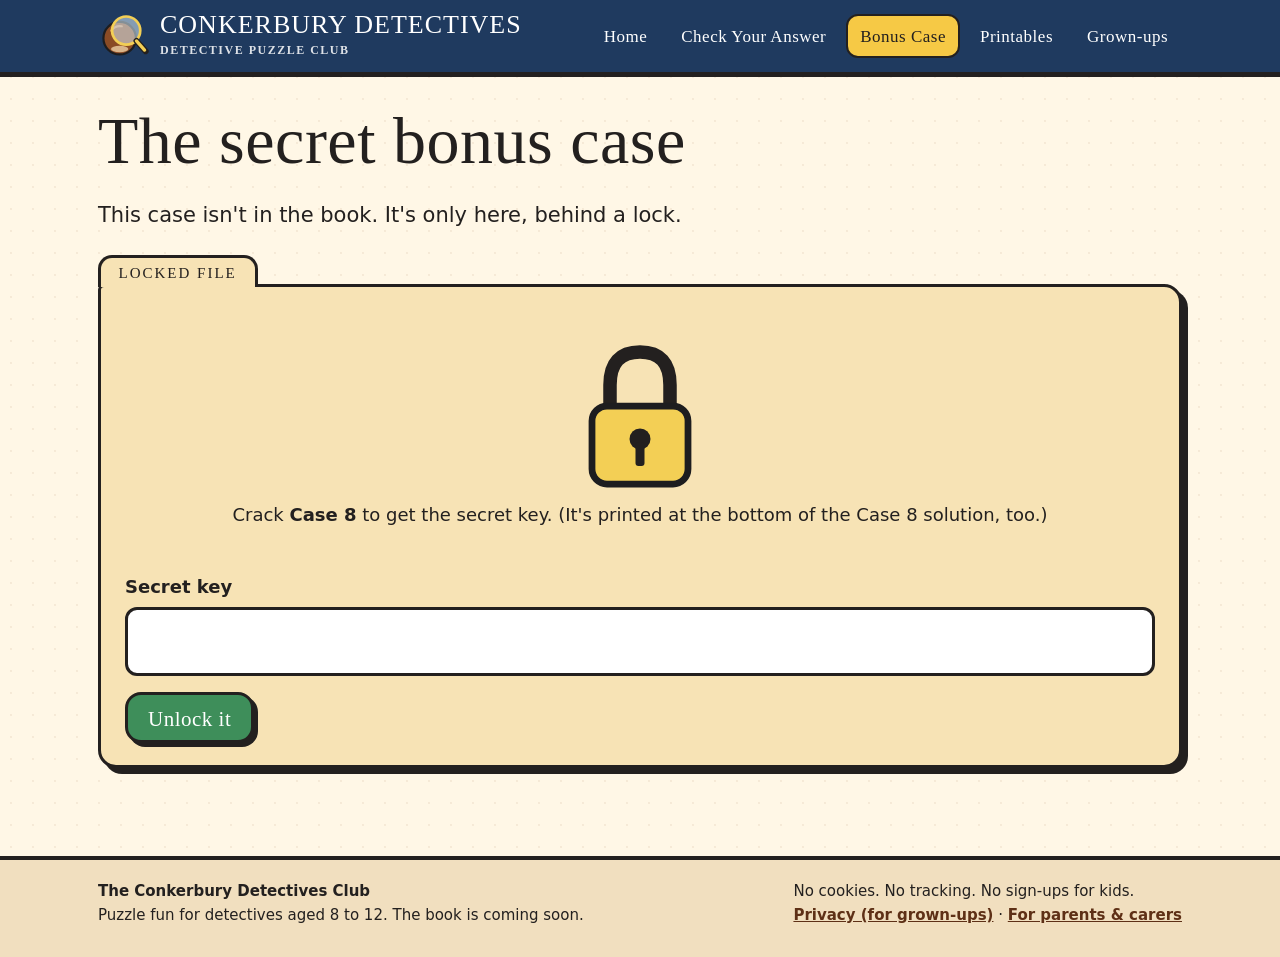
==== bonus.html @ a0331032 "Add files via upload" ====
<!doctype html>
<html lang="en-GB">
<head>
<meta charset="utf-8">
<meta name="viewport" content="width=device-width, initial-scale=1">
<title>Bonus Case | The Conkerbury Detectives Club</title>
<meta name="description" content="Solve the case with the Conkerbury Detectives.">
<meta name="referrer" content="no-referrer">
<meta http-equiv="Content-Security-Policy" content="default-src 'self'; img-src 'self' data:; style-src 'self' 'unsafe-inline'; script-src 'self'; form-action 'none'; base-uri 'none'">
<link rel="canonical" href="https://conkerburydetectives.co.uk/bonus.html">
<link rel="stylesheet" href="style.css">
<link rel="icon" href="data:image/svg+xml,<svg xmlns='http://www.w3.org/2000/svg' viewBox='6 8 96 84'><circle cx='46.0' cy='54.0' r='30.0' fill='%238a4b25' stroke='%231d1d1f' stroke-width='4' /><path d='M30,40 Q38,30 50,32' fill='none' stroke='%23c98a5a' stroke-width='4' stroke-linejoin='round' stroke-linecap='round' /><ellipse cx='46.0' cy='74.0' rx='16.0' ry='6.0' fill='%23d9b48a' stroke='%231d1d1f' stroke-width='0' /><circle cx='58.0' cy='40.0' r='26.0' fill='rgba(217,236,247,.55)' stroke='%23F3CF55' stroke-width='5' /><path d='M77,59 L94,78' fill='none' stroke='%2323201f' stroke-width='11' stroke-linejoin='round' stroke-linecap='round' /><path d='M77,59 L92,76' fill='none' stroke='%23F3CF55' stroke-width='6' stroke-linejoin='round' stroke-linecap='round' /></svg>">
<script src="data/bonus.js"></script><script src="app.js" defer></script>
</head>
<body>
<a class="skip" href="#main">Skip to the case</a>
<header class="site"><div class="wrap">
<a class="brand" href="index.html"><svg xmlns="http://www.w3.org/2000/svg" viewBox="6 8 96 84"><circle cx="46.0" cy="54.0" r="30.0" fill="#8a4b25" stroke="#1d1d1f" stroke-width="4" /><path d="M30,40 Q38,30 50,32" fill="none" stroke="#c98a5a" stroke-width="4" stroke-linejoin="round" stroke-linecap="round" /><ellipse cx="46.0" cy="74.0" rx="16.0" ry="6.0" fill="#d9b48a" stroke="#1d1d1f" stroke-width="0" /><circle cx="58.0" cy="40.0" r="26.0" fill="rgba(217,236,247,.55)" stroke="#F3CF55" stroke-width="5" /><path d="M77,59 L94,78" fill="none" stroke="#23201f" stroke-width="11" stroke-linejoin="round" stroke-linecap="round" /><path d="M77,59 L92,76" fill="none" stroke="#F3CF55" stroke-width="6" stroke-linejoin="round" stroke-linecap="round" /></svg><span><b>CONKERBURY DETECTIVES</b><small>DETECTIVE PUZZLE CLUB</small></span></a>
<nav class="main" aria-label="Main"><a href="index.html">Home</a><a href="check.html">Check Your Answer</a><a href="bonus.html" aria-current="page">Bonus Case</a><a href="printables.html">Printables</a><a href="parents.html">Grown-ups</a></nav></div></header>
<main id="main">

<h1>The secret bonus case</h1>
<p class="lead">This case isn't in the book. It's only here, behind a lock.</p>
<div id="locked" class="folder manila"><span class="tab">LOCKED FILE</span>
 <div class="locked"><svg xmlns="http://www.w3.org/2000/svg" viewBox="10 6 80 100"><path d="M30,50 L30,34 Q30,12 50,12 Q70,12 70,34 L70,50" fill="none" stroke="#23201f" stroke-width="9" stroke-linejoin="round" stroke-linecap="round" /><rect x="18.0" y="48.0" width="64.0" height="52.0" rx="10" fill="#F3CF55" stroke="#1d1d1f" stroke-width="4.5" /><circle cx="50.0" cy="70.0" r="7.0" fill="#23201f" stroke="#1d1d1f" stroke-width="0" /><rect x="47.0" y="72.0" width="6.0" height="16.0" rx="2" fill="#23201f" stroke="#1d1d1f" stroke-width="0" /></svg>
 <p>Crack <b>Case 8</b> to get the secret key. (It's printed at the bottom of the Case 8 solution, too.)</p></div>
 <form id="bonus-form" autocomplete="off">
  <label for="key">Secret key</label>
  <input id="key" class="code" type="text" maxlength="20" spellcheck="false" autocapitalize="characters" autocomplete="off">
  <div class="btns"><button class="btn go" type="submit">Unlock it</button></div>
 </form>
 <div id="bonus-msg" class="result" tabindex="-1" aria-live="polite"></div>
</div>
<div id="bonus-case" hidden></div>

</main>
<footer class="site"><div class="wrap">
<div><b>The Conkerbury Detectives Club</b><br>Puzzle fun for detectives aged 8 to 12. The book is coming soon.</div>
<div>No cookies. No tracking. No sign-ups for kids.<br><a href="privacy.html">Privacy (for grown-ups)</a> &middot; <a href="parents.html">For parents &amp; carers</a></div>
</div></footer>
</body></html>
---- style.css ----
@font-face { font-family: "Luckiest Guy"; src: url(fonts/LuckiestGuy-Regular.woff) format("woff"); font-display: swap; }
@font-face { font-family: "Special Elite"; src: url(fonts/SpecialElite-Regular.woff) format("woff"); font-display: swap; }
@font-face { font-family: "Patrick Hand"; src: url(fonts/PatrickHand-Regular.woff) format("woff"); font-display: swap; }
@font-face { font-family: "Andika"; src: url(fonts/Andika-Regular.woff) format("woff"); font-display: swap; }
@font-face { font-family: "Andika"; font-weight: bold; src: url(fonts/Andika-Bold.woff) format("woff"); font-display: swap; }

:root {
  --ink: #23201f; --cream: #fff7e6; --paper: #fffdf7; --conker: #8a4b25; --conker-dark: #5e3016;
  --orange: #e8833a; --yellow: #f6c945; --navy: #1f3a5f; --green: #3e8e5a; --red: #c94f4f; --sky: #d9ecf7;
  --radius: 18px;
}
* { box-sizing: border-box; }
html { scroll-behavior: smooth; }
body { margin: 0; font-family: "Andika", system-ui, sans-serif; color: var(--ink); background: var(--cream);
  background-image: radial-gradient(rgba(138,75,37,.08) 1.2px, transparent 1.3px); background-size: 22px 22px;
  font-size: 18px; line-height: 1.55; }
a { color: var(--navy); font-weight: bold; }
img, svg { max-width: 100%; }
.skip { position: absolute; left: -999px; } .skip:focus { left: 12px; top: 12px; background: #fff; padding: 8px 12px; z-index: 9; }

/* header */
header.site { background: var(--navy); color: #fff; border-bottom: 5px solid var(--ink); position: relative; }
header.site .wrap { display: flex; align-items: center; gap: 14px; padding: 10px 18px; max-width: 1120px; margin: 0 auto; flex-wrap: wrap; }
.brand { display: flex; align-items: center; gap: 10px; color: #fff; text-decoration: none; margin-right: auto; }
.brand svg { width: 52px; height: 52px; flex: none; }
.brand b { font-family: "Luckiest Guy"; font-weight: normal; font-size: 26px; letter-spacing: 1px; line-height: 1; }
.brand small { display: block; font-family: "Special Elite"; font-size: 12px; letter-spacing: 1.5px; opacity: .85; }
nav.main { display: flex; gap: 6px; flex-wrap: wrap; }
nav.main a { color: #fff; text-decoration: none; font-family: "Luckiest Guy"; font-weight: normal; font-size: 17px; letter-spacing: .5px;
  padding: 8px 12px 5px; border-radius: 12px; border: 2.5px solid transparent; }
nav.main a:hover, nav.main a:focus-visible { border-color: var(--yellow); }
nav.main a[aria-current="page"] { background: var(--yellow); color: var(--ink); border-color: var(--ink); }

main { max-width: 1120px; margin: 0 auto; padding: 28px 18px 60px; }
h1, h2, h3 { font-family: "Luckiest Guy", cursive; font-weight: normal; letter-spacing: .5px; line-height: 1.08; margin: 0 0 .35em; }
h1 { font-size: clamp(38px, 6.4vw, 66px); }
h2 { font-size: clamp(28px, 4vw, 40px); }
h3 { font-size: 23px; }
p { margin: 0 0 .8em; }
.lead { font-size: 21px; }
.hand { font-family: "Patrick Hand", cursive; font-size: 22px; line-height: 1.3; }
.stamp { display: inline-block; font-family: "Special Elite"; letter-spacing: 2px; border: 3px solid currentColor; border-radius: 8px;
  padding: 3px 10px; transform: rotate(-4deg); text-transform: uppercase; }
.stamp.red { color: var(--red); }

/* folders and cards */
.folder { position: relative; background: var(--paper); border: 3.5px solid var(--ink); border-radius: 6px var(--radius) var(--radius) var(--radius);
  padding: 26px 24px 22px; box-shadow: 6px 6px 0 var(--ink); margin: 52px 0 28px; }
.folder > .tab { position: absolute; top: -32px; left: -3.5px; background: var(--paper); border: 3.5px solid var(--ink); border-bottom: none;
  border-radius: 14px 14px 0 0; padding: 4px 18px 2px; font-family: "Special Elite"; letter-spacing: 2px; font-size: 15px; }
.folder.manila { background: #f7e3b5; } .folder.manila > .tab { background: #f7e3b5; }
.folder.sky { background: var(--sky); } .folder.sky > .tab { background: var(--sky); }
.grid { display: grid; gap: 22px; }
.g2 { grid-template-columns: repeat(2, 1fr); } .g3 { grid-template-columns: repeat(3, 1fr); } .g4 { grid-template-columns: repeat(4, 1fr); }
@media (max-width: 860px) { .g3, .g4 { grid-template-columns: repeat(2, 1fr); } }
@media (max-width: 560px) { nav.main a { font-size: 15px; padding: 6px 8px 3px; } .brand b { font-size: 22px; } .brand svg { width: 42px; height: 42px; }
  .card { padding: 10px; } .card h3 { font-size: 20px; } .folder { padding: 22px 16px 18px; }
  .g2, .g3 { grid-template-columns: 1fr; } body { font-size: 17px; } .lead { font-size: 19px; } }
.card { background: #fff; border: 3px solid var(--ink); border-radius: var(--radius); padding: 16px; box-shadow: 4px 4px 0 var(--ink); }
.card .pic { background: var(--sky); border: 3px solid var(--ink); border-radius: 12px; overflow: hidden; margin-bottom: 10px; aspect-ratio: 1 / 1; display: flex; align-items: flex-end; justify-content: center; }
.card .pic svg { width: 100%; height: 100%; }
.card h3 { margin-bottom: .15em; }
.card .role { font-family: "Special Elite"; font-size: 14px; letter-spacing: 1px; margin-bottom: 6px; }

/* hero */
.hero { display: grid; grid-template-columns: 1.15fr .85fr; gap: 26px; align-items: center; }
.hero .art { position: relative; }
@media (max-width: 760px) { .hero { grid-template-columns: 1fr; } }
.btn { display: inline-block; font-family: "Luckiest Guy"; font-weight: normal; font-size: 21px; letter-spacing: .5px; text-decoration: none; color: var(--ink);
  background: var(--yellow); border: 3.5px solid var(--ink); border-radius: 16px; padding: 12px 20px 8px; box-shadow: 4px 4px 0 var(--ink); cursor: pointer;
  transition: transform .08s, box-shadow .08s; }
.btn:hover { transform: translate(-1px, -1px); box-shadow: 5px 5px 0 var(--ink); }
.btn:active { transform: translate(3px, 3px); box-shadow: 1px 1px 0 var(--ink); }
.btn.alt { background: #fff; } .btn.go { background: var(--green); color: #fff; }
.btn[disabled] { opacity: .5; cursor: not-allowed; transform: none; box-shadow: 4px 4px 0 var(--ink); }
.btns { display: flex; gap: 14px; flex-wrap: wrap; margin-top: 16px; }

.steps { counter-reset: s; list-style: none; padding: 0; margin: 0; }
.steps li { counter-increment: s; position: relative; padding: 4px 0 12px 58px; min-height: 52px; }
.steps li::before { content: counter(s); position: absolute; left: 0; top: 0; width: 44px; height: 44px; border-radius: 50%; background: var(--orange);
  border: 3px solid var(--ink); font-family: "Luckiest Guy"; font-size: 24px; display: flex; align-items: center; justify-content: center; padding-top: 4px; }

.note { background: #fff; border: 3px dashed var(--conker); border-radius: 14px; padding: 12px 16px; }
.small { font-size: 15px; }

/* forms */
label { font-weight: bold; display: block; margin-bottom: 6px; }
input[type=text], input[type=email], select { font: inherit; font-size: 22px; padding: 10px 14px; border: 3px solid var(--ink); border-radius: 12px; width: 100%; background: #fff; }
input.code { font-family: "Special Elite"; letter-spacing: 4px; text-transform: uppercase; font-size: 28px; }
input:focus-visible, select:focus-visible, .btn:focus-visible, a:focus-visible { outline: 4px solid var(--orange); outline-offset: 3px; }
input[disabled] { background: #eee; }

.result { margin-top: 20px; border-radius: var(--radius); border: 3.5px solid var(--ink); padding: 18px 20px; display: none; }
.result.show { display: block; animation: pop .35s ease-out; }
.result.ok { background: #dff3e4; } .result.no { background: #fff1d6; }
@keyframes pop { from { transform: scale(.94); opacity: 0; } to { transform: scale(1); opacity: 1; } }
.confetti { position: fixed; inset: 0; pointer-events: none; overflow: hidden; z-index: 20; }
.confetti i { position: absolute; top: -20px; width: 22px; height: 22px; animation: fall linear forwards; }
@keyframes fall { to { transform: translateY(110vh) rotate(540deg); } }
@media (prefers-reduced-motion: reduce) { .confetti { display: none; } .result.show { animation: none; } html { scroll-behavior: auto; } }

footer.site { border-top: 4px solid var(--ink); background: #f1dfbf; font-size: 15px; }
footer.site .wrap { max-width: 1120px; margin: 0 auto; padding: 20px 18px 30px; display: flex; gap: 20px; flex-wrap: wrap; justify-content: space-between; }
footer.site a { color: var(--conker-dark); }

/* bonus case */
.suspects { display: grid; grid-template-columns: repeat(4, 1fr); gap: 16px; }
@media (max-width: 860px) { .suspects { grid-template-columns: repeat(2, 1fr); } }
.clue { display: flex; gap: 12px; align-items: flex-start; background: #fff; border: 3px solid var(--ink); border-radius: 14px; padding: 10px 14px; margin-bottom: 10px; }
.clue b.n { flex: none; width: 38px; height: 38px; border-radius: 50%; background: var(--navy); color: #fff; display: flex; align-items: center; justify-content: center;
  font-family: "Luckiest Guy"; font-weight: normal; font-size: 20px; padding-top: 3px; }
.locked { text-align: center; padding: 30px 10px; }
.locked svg { width: 120px; }

/* printables */
.printable { background: #fff; border: 3px solid var(--ink); border-radius: 10px; padding: 26px; margin: 20px 0; }
.cert { border: 10px double var(--conker); text-align: center; padding: 30px 26px; background: #fffaf0; position: relative; }
.cert .who { font-family: "Patrick Hand"; font-size: 46px; border-bottom: 3px solid var(--ink); display: inline-block; min-width: 60%; min-height: 66px; }
.sheet table { width: 100%; border-collapse: collapse; }
.sheet td, .sheet th { border: 2px solid var(--ink); padding: 6px; height: 46px; text-align: left; vertical-align: top; }
.sheet th { background: #eee; font-size: 15px; }
.lines { height: 34px; border-bottom: 2px solid #999; }
@media print {
  header.site, footer.site, .noprint, nav { display: none !important; }
  body { background: #fff; font-size: 13pt; }
  main { padding: 0; max-width: none; }
  .printable { border: none; margin: 0; padding: 0; break-after: page; page-break-after: always; break-inside: avoid; }
  .cert { break-inside: avoid; }
  @page { size: A4; margin: 12mm; }
}
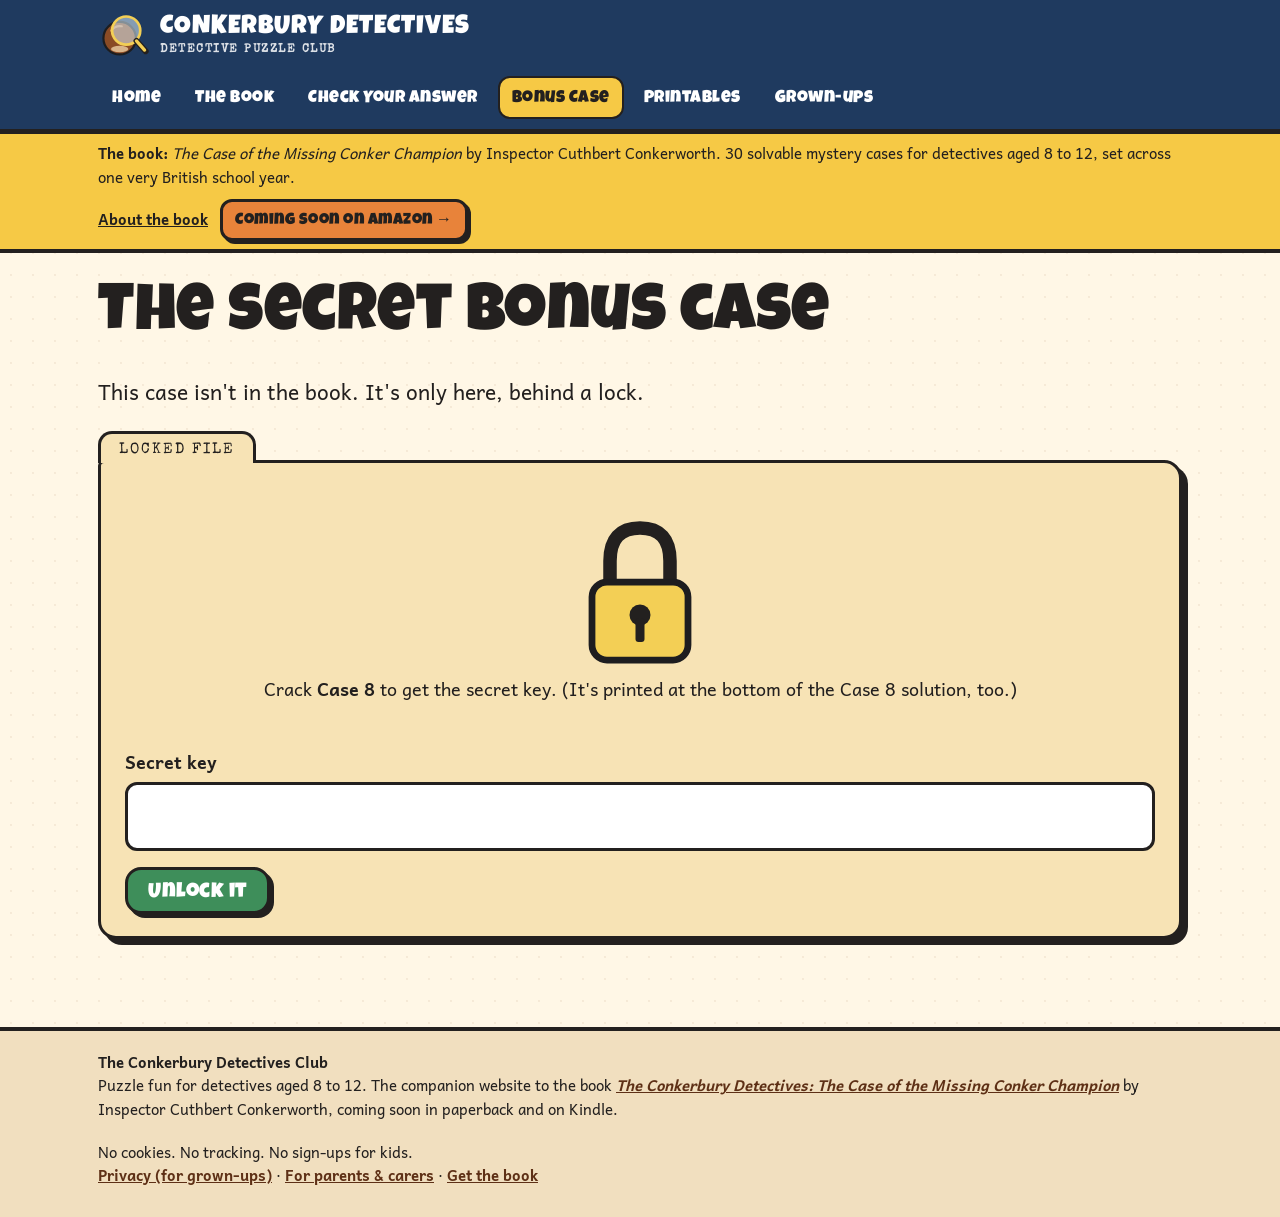
==== commit 37a0f76e: "Pen name Inspector Cuthbert Conkerworth + book landing page" ====
--- a/bonus.html
+++ b/bonus.html
@@ -4,19 +4,75 @@
 <meta charset="utf-8">
 <meta name="viewport" content="width=device-width, initial-scale=1">
 <title>Bonus Case | The Conkerbury Detectives Club</title>
-<meta name="description" content="Solve the case with the Conkerbury Detectives.">
+<meta name="description" content="A secret bonus mystery that isn&#x27;t in The Conkerbury Detectives book. Crack Case 8 to get the key, then solve The Vanishing Victoria Sponge.">
 <meta name="referrer" content="no-referrer">
+<meta name="robots" content="index, follow, max-image-preview:large">
 <meta http-equiv="Content-Security-Policy" content="default-src 'self'; img-src 'self' data:; style-src 'self' 'unsafe-inline'; script-src 'self'; form-action 'none'; base-uri 'none'">
 <link rel="canonical" href="https://conkerburydetectives.co.uk/bonus.html">
+<meta property="og:type" content="website">
+<meta property="og:site_name" content="The Conkerbury Detectives Club">
+<meta property="og:locale" content="en_GB">
+<meta property="og:title" content="Bonus Case | The Conkerbury Detectives Club">
+<meta property="og:description" content="A secret bonus mystery that isn&#x27;t in The Conkerbury Detectives book. Crack Case 8 to get the key, then solve The Vanishing Victoria Sponge.">
+<meta property="og:url" content="https://conkerburydetectives.co.uk/bonus.html">
+<meta property="og:image" content="https://conkerburydetectives.co.uk/img/og-cover.jpg">
+<meta property="og:image:width" content="1200">
+<meta property="og:image:height" content="630">
+<meta property="og:image:alt" content="Cover of The Conkerbury Detectives: The Case of the Missing Conker Champion by Inspector Cuthbert Conkerworth">
+<meta name="twitter:card" content="summary_large_image">
+<meta name="twitter:title" content="Bonus Case | The Conkerbury Detectives Club">
+<meta name="twitter:description" content="A secret bonus mystery that isn&#x27;t in The Conkerbury Detectives book. Crack Case 8 to get the key, then solve The Vanishing Victoria Sponge.">
+<meta name="twitter:image" content="https://conkerburydetectives.co.uk/img/og-cover.jpg">
+<meta name="twitter:image:alt" content="Cover of The Conkerbury Detectives: The Case of the Missing Conker Champion by Inspector Cuthbert Conkerworth">
 <link rel="stylesheet" href="style.css">
 <link rel="icon" href="data:image/svg+xml,<svg xmlns='http://www.w3.org/2000/svg' viewBox='6 8 96 84'><circle cx='46.0' cy='54.0' r='30.0' fill='%238a4b25' stroke='%231d1d1f' stroke-width='4' /><path d='M30,40 Q38,30 50,32' fill='none' stroke='%23c98a5a' stroke-width='4' stroke-linejoin='round' stroke-linecap='round' /><ellipse cx='46.0' cy='74.0' rx='16.0' ry='6.0' fill='%23d9b48a' stroke='%231d1d1f' stroke-width='0' /><circle cx='58.0' cy='40.0' r='26.0' fill='rgba(217,236,247,.55)' stroke='%23F3CF55' stroke-width='5' /><path d='M77,59 L94,78' fill='none' stroke='%2323201f' stroke-width='11' stroke-linejoin='round' stroke-linecap='round' /><path d='M77,59 L92,76' fill='none' stroke='%23F3CF55' stroke-width='6' stroke-linejoin='round' stroke-linecap='round' /></svg>">
+<script type="application/ld+json">
+{
+ "@context": "https://schema.org",
+ "@graph": [
+  {
+   "@type": "Organization",
+   "@id": "https://conkerburydetectives.co.uk/#org",
+   "name": "The Conkerbury Detectives Club",
+   "url": "https://conkerburydetectives.co.uk/",
+   "logo": "https://conkerburydetectives.co.uk/img/logo.png",
+   "email": "hello@conkerburydetectives.co.uk"
+  },
+  {
+   "@type": "WebSite",
+   "@id": "https://conkerburydetectives.co.uk/#website",
+   "name": "The Conkerbury Detectives Club",
+   "url": "https://conkerburydetectives.co.uk/",
+   "inLanguage": "en-GB",
+   "publisher": {
+    "@id": "https://conkerburydetectives.co.uk/#org"
+   },
+   "description": "The companion website to the Conkerbury Detectives puzzle books for children aged 8 to 12."
+  },
+  {
+   "@type": "WebPage",
+   "@id": "https://conkerburydetectives.co.uk/bonus.html#page",
+   "url": "https://conkerburydetectives.co.uk/bonus.html",
+   "name": "Bonus Case | The Conkerbury Detectives Club",
+   "description": "A secret bonus mystery that isn't in The Conkerbury Detectives book. Crack Case 8 to get the key, then solve The Vanishing Victoria Sponge.",
+   "isPartOf": {
+    "@id": "https://conkerburydetectives.co.uk/#website"
+   },
+   "inLanguage": "en-GB"
+  }
+ ]
+}
+</script>
+<script src="data/book.js"></script>
 <script src="data/bonus.js"></script><script src="app.js" defer></script>
 </head>
 <body>
 <a class="skip" href="#main">Skip to the case</a>
 <header class="site"><div class="wrap">
 <a class="brand" href="index.html"><svg xmlns="http://www.w3.org/2000/svg" viewBox="6 8 96 84"><circle cx="46.0" cy="54.0" r="30.0" fill="#8a4b25" stroke="#1d1d1f" stroke-width="4" /><path d="M30,40 Q38,30 50,32" fill="none" stroke="#c98a5a" stroke-width="4" stroke-linejoin="round" stroke-linecap="round" /><ellipse cx="46.0" cy="74.0" rx="16.0" ry="6.0" fill="#d9b48a" stroke="#1d1d1f" stroke-width="0" /><circle cx="58.0" cy="40.0" r="26.0" fill="rgba(217,236,247,.55)" stroke="#F3CF55" stroke-width="5" /><path d="M77,59 L94,78" fill="none" stroke="#23201f" stroke-width="11" stroke-linejoin="round" stroke-linecap="round" /><path d="M77,59 L92,76" fill="none" stroke="#F3CF55" stroke-width="6" stroke-linejoin="round" stroke-linecap="round" /></svg><span><b>CONKERBURY DETECTIVES</b><small>DETECTIVE PUZZLE CLUB</small></span></a>
-<nav class="main" aria-label="Main"><a href="index.html">Home</a><a href="check.html">Check Your Answer</a><a href="bonus.html" aria-current="page">Bonus Case</a><a href="printables.html">Printables</a><a href="parents.html">Grown-ups</a></nav></div></header>
+<nav class="main" aria-label="Main"><a href="index.html">Home</a><a href="book.html">The Book</a><a href="check.html">Check Your Answer</a><a href="bonus.html" aria-current="page">Bonus Case</a><a href="printables.html">Printables</a><a href="parents.html">Grown-ups</a></nav></div></header>
+<div class="bookbar"><div class="wrap"><span><b>The book:</b> <i>The Case of the Missing Conker Champion</i> by Inspector Cuthbert Conkerworth. 30 solvable mystery cases for detectives aged 8 to 12, set across one very British school year.</span>
+<span class="bb-btns"><a href="book.html">About the book</a> <!-- BOOK_URL placeholder: set BOOK_URL in site_src/build_site.py (or data/book.js) when the book is live --><a class="btn buy soon sm" data-book-link href="book.html#get-the-book">Coming soon on Amazon</a></span></div></div>
 <main id="main">
 
 <h1>The secret bonus case</h1>
@@ -35,7 +91,7 @@
 
 </main>
 <footer class="site"><div class="wrap">
-<div><b>The Conkerbury Detectives Club</b><br>Puzzle fun for detectives aged 8 to 12. The book is coming soon.</div>
-<div>No cookies. No tracking. No sign-ups for kids.<br><a href="privacy.html">Privacy (for grown-ups)</a> &middot; <a href="parents.html">For parents &amp; carers</a></div>
+<div><b>The Conkerbury Detectives Club</b><br>Puzzle fun for detectives aged 8 to 12. The companion website to the book <a href="book.html"><i>The Conkerbury Detectives: The Case of the Missing Conker Champion</i></a> by Inspector Cuthbert Conkerworth, coming soon in paperback and on Kindle.</div>
+<div>No cookies. No tracking. No sign-ups for kids.<br><a href="privacy.html">Privacy (for grown-ups)</a> &middot; <a href="parents.html">For parents &amp; carers</a> &middot; <a href="book.html">Get the book</a></div>
 </div></footer>
 </body></html>
--- a/style.css
+++ b/style.css
@@ -99,6 +99,27 @@
 @keyframes fall { to { transform: translateY(110vh) rotate(540deg); } }
 @media (prefers-reduced-motion: reduce) { .confetti { display: none; } .result.show { animation: none; } html { scroll-behavior: auto; } }
 
+/* book: header bar, hero, buttons */
+.bookbar { background: var(--yellow); border-bottom: 4px solid var(--ink); font-size: 15px; }
+.bookbar .wrap { max-width: 1120px; margin: 0 auto; padding: 8px 18px; display: flex; gap: 10px 18px; align-items: center; justify-content: space-between; flex-wrap: wrap; }
+.bookbar .bb-btns { display: flex; gap: 12px; align-items: center; flex-wrap: wrap; }
+.bookbar a { color: var(--ink); }
+.btn.buy { background: var(--orange); color: var(--ink); }
+.btn.buy.soon::after { content: " \2192"; }
+.btn.sm { font-size: 16px; padding: 7px 12px 4px; border-width: 3px; box-shadow: 3px 3px 0 var(--ink); border-radius: 12px; }
+.btn.big { font-size: 25px; padding: 14px 24px 10px; }
+.bookhero { display: grid; grid-template-columns: 340px 1fr; gap: 34px; align-items: center; margin: 6px 0 20px; }
+.bookhero .cover img { display: block; width: 100%; height: auto; border: 4px solid var(--ink); border-radius: 8px; box-shadow: 8px 8px 0 var(--ink); transform: rotate(-1.5deg); }
+.bookhero h1 { font-size: clamp(34px, 4.6vw, 52px); }
+.bookhero h1 .t2 { display: block; color: var(--navy); font-size: .7em; margin-top: .15em; }
+.byline { font-family: "Special Elite"; font-size: 19px; letter-spacing: 1px; margin-top: -.2em; }
+.hero.club { margin-top: 40px; }
+ul.tight { padding-left: 1.1em; margin: 0 0 .8em; } ul.tight li { margin-bottom: .25em; }
+table.facts { border-collapse: collapse; width: 100%; } table.facts th, table.facts td { text-align: left; padding: 7px 10px; border-bottom: 2px dashed #c9b48f; vertical-align: top; }
+table.facts th { width: 30%; font-family: "Special Elite"; font-weight: normal; letter-spacing: 1px; }
+@media (max-width: 760px) { .bookhero { grid-template-columns: 1fr; } .bookhero .cover { max-width: 260px; margin: 0 auto; } .bookbar .wrap > span:first-child { display: none; } .bookbar .wrap { justify-content: center; } }
+@media print { .bookbar { display: none !important; } }
+
 footer.site { border-top: 4px solid var(--ink); background: #f1dfbf; font-size: 15px; }
 footer.site .wrap { max-width: 1120px; margin: 0 auto; padding: 20px 18px 30px; display: flex; gap: 20px; flex-wrap: wrap; justify-content: space-between; }
 footer.site a { color: var(--conker-dark); }
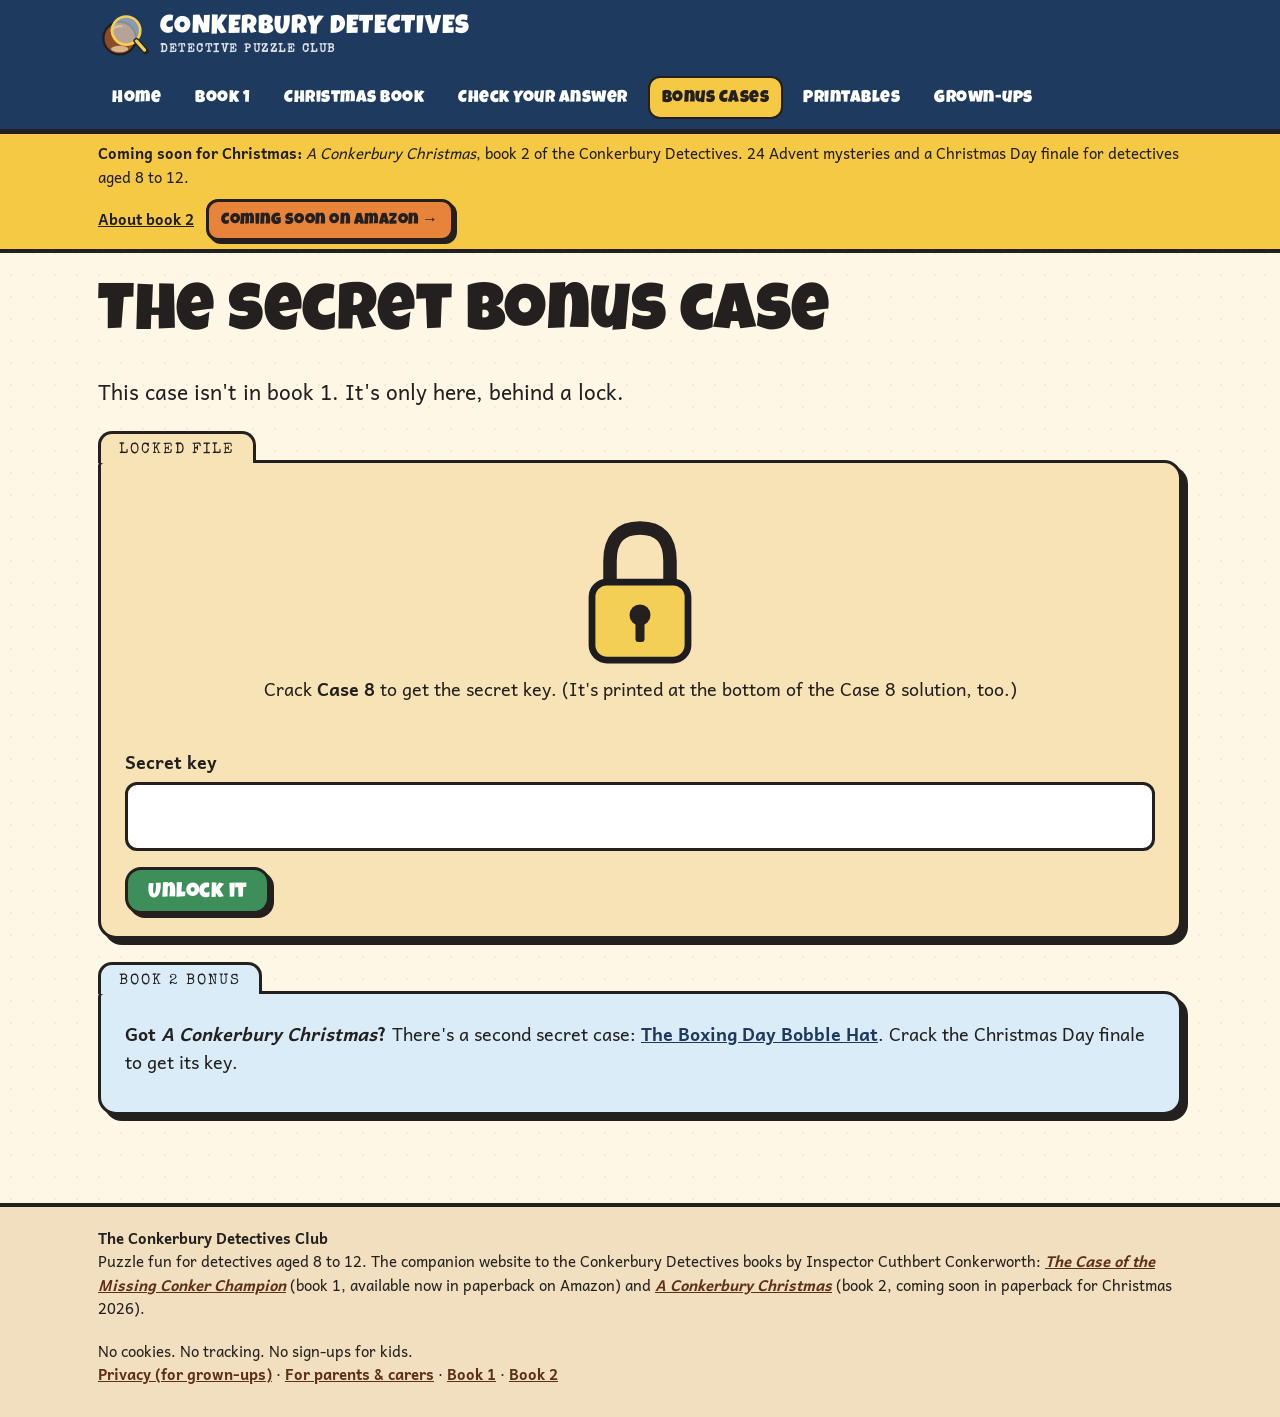
==== commit ea68ebb5: "Book 1 Amazon link, book 2 coming soon, book picker" ====
--- a/bonus.html
+++ b/bonus.html
@@ -70,13 +70,13 @@
 <a class="skip" href="#main">Skip to the case</a>
 <header class="site"><div class="wrap">
 <a class="brand" href="index.html"><svg xmlns="http://www.w3.org/2000/svg" viewBox="6 8 96 84"><circle cx="46.0" cy="54.0" r="30.0" fill="#8a4b25" stroke="#1d1d1f" stroke-width="4" /><path d="M30,40 Q38,30 50,32" fill="none" stroke="#c98a5a" stroke-width="4" stroke-linejoin="round" stroke-linecap="round" /><ellipse cx="46.0" cy="74.0" rx="16.0" ry="6.0" fill="#d9b48a" stroke="#1d1d1f" stroke-width="0" /><circle cx="58.0" cy="40.0" r="26.0" fill="rgba(217,236,247,.55)" stroke="#F3CF55" stroke-width="5" /><path d="M77,59 L94,78" fill="none" stroke="#23201f" stroke-width="11" stroke-linejoin="round" stroke-linecap="round" /><path d="M77,59 L92,76" fill="none" stroke="#F3CF55" stroke-width="6" stroke-linejoin="round" stroke-linecap="round" /></svg><span><b>CONKERBURY DETECTIVES</b><small>DETECTIVE PUZZLE CLUB</small></span></a>
-<nav class="main" aria-label="Main"><a href="index.html">Home</a><a href="book.html">The Book</a><a href="check.html">Check Your Answer</a><a href="bonus.html" aria-current="page">Bonus Case</a><a href="printables.html">Printables</a><a href="parents.html">Grown-ups</a></nav></div></header>
-<div class="bookbar"><div class="wrap"><span><b>The book:</b> <i>The Case of the Missing Conker Champion</i> by Inspector Cuthbert Conkerworth. 30 solvable mystery cases for detectives aged 8 to 12, set across one very British school year.</span>
-<span class="bb-btns"><a href="book.html">About the book</a> <!-- BOOK_URL placeholder: set BOOK_URL in site_src/build_site.py (or data/book.js) when the book is live --><a class="btn buy soon sm" data-book-link href="book.html#get-the-book">Coming soon on Amazon</a></span></div></div>
+<nav class="main" aria-label="Main"><a href="index.html">Home</a><a href="book.html">Book 1</a><a href="christmas.html">Christmas Book</a><a href="check.html">Check Your Answer</a><a href="bonus.html" aria-current="page">Bonus Cases</a><a href="printables.html">Printables</a><a href="parents.html">Grown-ups</a></nav></div></header>
+<div class="bookbar"><div class="wrap"><span><b>Coming soon for Christmas:</b> <i>A Conkerbury Christmas</i>, book 2 of the Conkerbury Detectives. 24 Advent mysteries and a Christmas Day finale for detectives aged 8 to 12.</span>
+<span class="bb-btns"><a href="christmas.html">About book 2</a> <!-- BOOK2_URL placeholder: set BOOK2_URL in site_src/build_site.py (or data/book.js) when book 2 is live --><a class="btn buy soon sm" data-book2-link href="christmas.html#get-the-book">Coming soon on Amazon</a></span></div></div>
 <main id="main">
 
 <h1>The secret bonus case</h1>
-<p class="lead">This case isn't in the book. It's only here, behind a lock.</p>
+<p class="lead">This case isn't in book 1. It's only here, behind a lock.</p>
 <div id="locked" class="folder manila"><span class="tab">LOCKED FILE</span>
  <div class="locked"><svg xmlns="http://www.w3.org/2000/svg" viewBox="10 6 80 100"><path d="M30,50 L30,34 Q30,12 50,12 Q70,12 70,34 L70,50" fill="none" stroke="#23201f" stroke-width="9" stroke-linejoin="round" stroke-linecap="round" /><rect x="18.0" y="48.0" width="64.0" height="52.0" rx="10" fill="#F3CF55" stroke="#1d1d1f" stroke-width="4.5" /><circle cx="50.0" cy="70.0" r="7.0" fill="#23201f" stroke="#1d1d1f" stroke-width="0" /><rect x="47.0" y="72.0" width="6.0" height="16.0" rx="2" fill="#23201f" stroke="#1d1d1f" stroke-width="0" /></svg>
  <p>Crack <b>Case 8</b> to get the secret key. (It's printed at the bottom of the Case 8 solution, too.)</p></div>
@@ -88,10 +88,12 @@
  <div id="bonus-msg" class="result" tabindex="-1" aria-live="polite"></div>
 </div>
 <div id="bonus-case" hidden></div>
+<div class="folder sky"><span class="tab">BOOK 2 BONUS</span>
+ <p><b>Got <i>A Conkerbury Christmas</i>?</b> There's a second secret case: <a href="boxing-day.html">The Boxing Day Bobble Hat</a>. Crack the Christmas Day finale to get its key.</p></div>
 
 </main>
 <footer class="site"><div class="wrap">
-<div><b>The Conkerbury Detectives Club</b><br>Puzzle fun for detectives aged 8 to 12. The companion website to the book <a href="book.html"><i>The Conkerbury Detectives: The Case of the Missing Conker Champion</i></a> by Inspector Cuthbert Conkerworth, coming soon in paperback and on Kindle.</div>
-<div>No cookies. No tracking. No sign-ups for kids.<br><a href="privacy.html">Privacy (for grown-ups)</a> &middot; <a href="parents.html">For parents &amp; carers</a> &middot; <a href="book.html">Get the book</a></div>
+<div><b>The Conkerbury Detectives Club</b><br>Puzzle fun for detectives aged 8 to 12. The companion website to the Conkerbury Detectives books by Inspector Cuthbert Conkerworth: <a href="book.html"><i>The Case of the Missing Conker Champion</i></a> (book 1, available now in paperback on Amazon) and <a href="christmas.html"><i>A Conkerbury Christmas</i></a> (book 2, coming soon in paperback for Christmas 2026).</div>
+<div>No cookies. No tracking. No sign-ups for kids.<br><a href="privacy.html">Privacy (for grown-ups)</a> &middot; <a href="parents.html">For parents &amp; carers</a> &middot; <a href="book.html">Book 1</a> &middot; <a href="christmas.html">Book 2</a></div>
 </div></footer>
 </body></html>
--- a/style.css
+++ b/style.css
@@ -149,3 +149,16 @@
   .cert { break-inside: avoid; }
   @page { size: A4; margin: 12mm; }
 }
+
+/* ---- Book 2: A Conkerbury Christmas */
+.bookhero.xmasbox { background: #b3262d; color: #fff; border: 3.5px solid var(--ink); border-radius: var(--radius); box-shadow: 6px 6px 0 var(--ink);
+  padding: 24px; margin: 28px 0; background-image: radial-gradient(#ffffff55 2px, transparent 2.5px); background-size: 26px 26px; }
+.bookhero.xmasbox h2, .bookhero.xmasbox .lead, .bookhero.xmasbox a:not(.btn) { color: #fff; }
+.bookhero.xmasbox .stamp.red { color: #fff; }
+
+/* "Choose your book" picker on check.html */
+.bookpick { display: flex; align-items: center; gap: 12px; }
+.bookpick img { width: 56px; height: 72px; object-fit: cover; flex: 0 0 auto; border: 2px solid var(--ink); border-radius: 6px; background: #fff; }
+.bookpick select { flex: 1 1 auto; min-width: 0; font-size: 19px; }
+#check-form label[for="case"] { display: block; }
+@media (max-width: 420px) { .bookpick img { width: 44px; height: 57px; } }
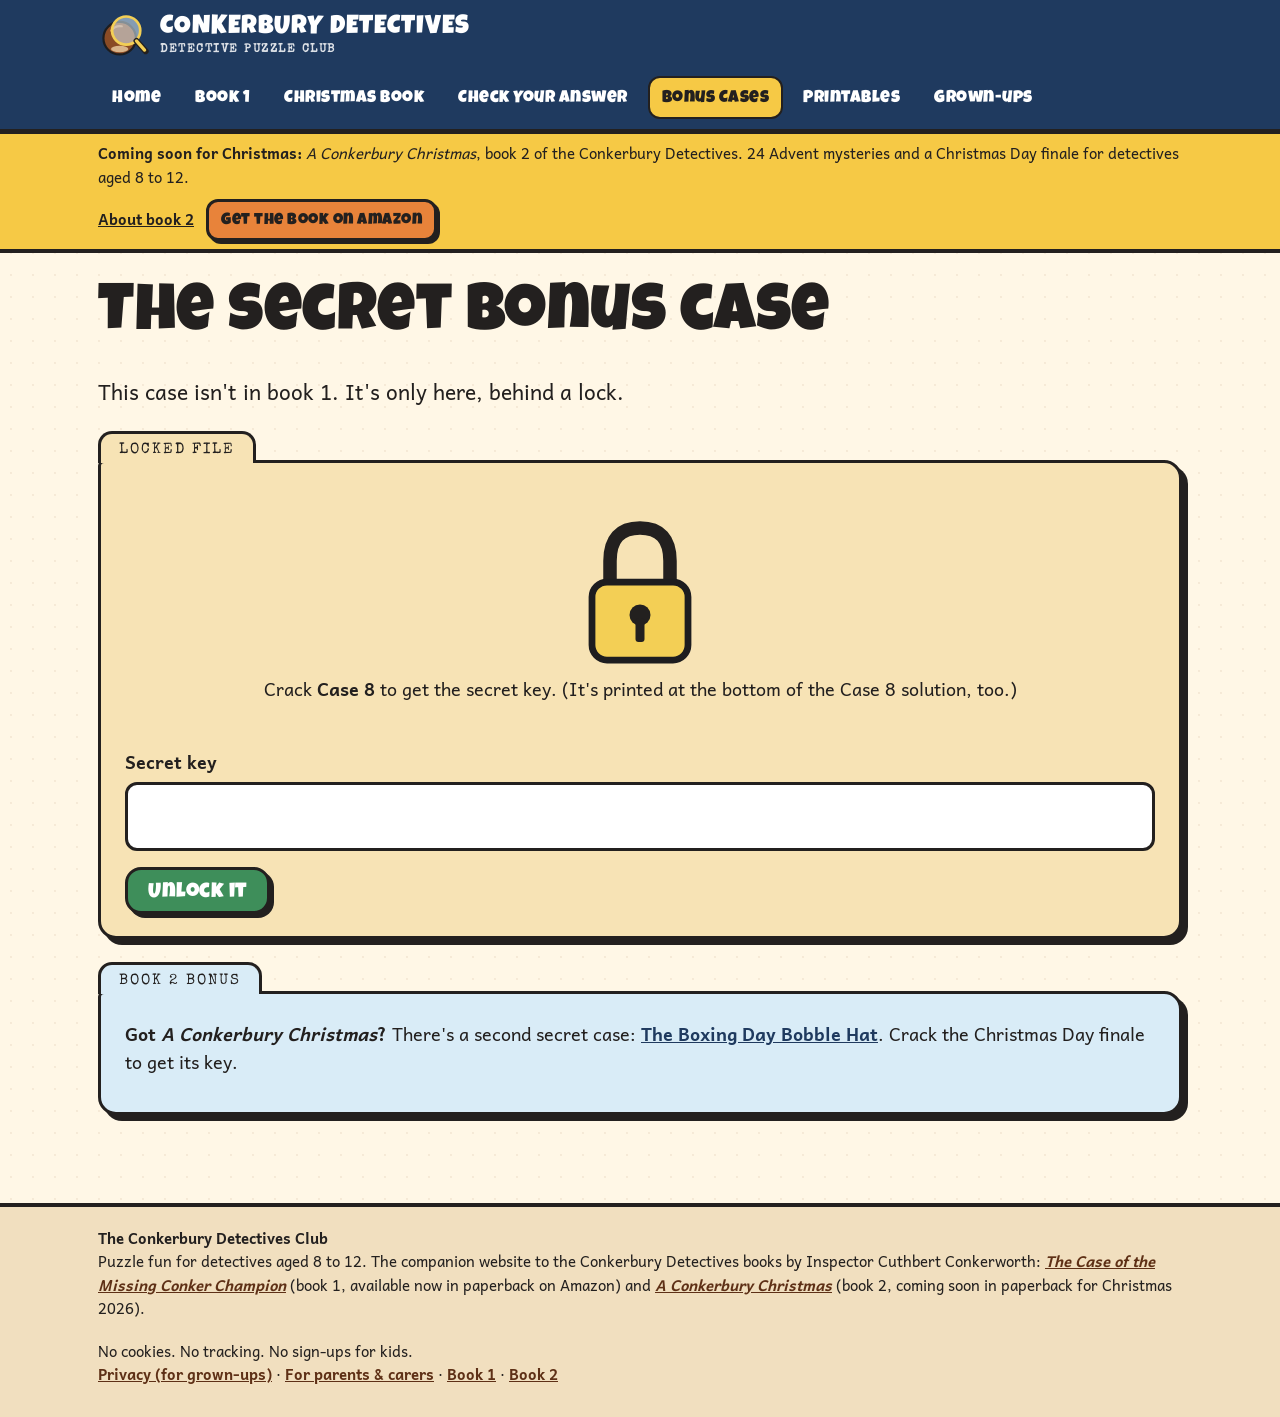
==== commit f59e2e44: "Point Book 2 buy buttons at the Amazon listing A Conkerbury Christmas is on sale. Every Book 2 butto" ====
--- a/bonus.html
+++ b/bonus.html
@@ -72,7 +72,7 @@
 <a class="brand" href="index.html"><svg xmlns="http://www.w3.org/2000/svg" viewBox="6 8 96 84"><circle cx="46.0" cy="54.0" r="30.0" fill="#8a4b25" stroke="#1d1d1f" stroke-width="4" /><path d="M30,40 Q38,30 50,32" fill="none" stroke="#c98a5a" stroke-width="4" stroke-linejoin="round" stroke-linecap="round" /><ellipse cx="46.0" cy="74.0" rx="16.0" ry="6.0" fill="#d9b48a" stroke="#1d1d1f" stroke-width="0" /><circle cx="58.0" cy="40.0" r="26.0" fill="rgba(217,236,247,.55)" stroke="#F3CF55" stroke-width="5" /><path d="M77,59 L94,78" fill="none" stroke="#23201f" stroke-width="11" stroke-linejoin="round" stroke-linecap="round" /><path d="M77,59 L92,76" fill="none" stroke="#F3CF55" stroke-width="6" stroke-linejoin="round" stroke-linecap="round" /></svg><span><b>CONKERBURY DETECTIVES</b><small>DETECTIVE PUZZLE CLUB</small></span></a>
 <nav class="main" aria-label="Main"><a href="index.html">Home</a><a href="book.html">Book 1</a><a href="christmas.html">Christmas Book</a><a href="check.html">Check Your Answer</a><a href="bonus.html" aria-current="page">Bonus Cases</a><a href="printables.html">Printables</a><a href="parents.html">Grown-ups</a></nav></div></header>
 <div class="bookbar"><div class="wrap"><span><b>Coming soon for Christmas:</b> <i>A Conkerbury Christmas</i>, book 2 of the Conkerbury Detectives. 24 Advent mysteries and a Christmas Day finale for detectives aged 8 to 12.</span>
-<span class="bb-btns"><a href="christmas.html">About book 2</a> <!-- BOOK2_URL placeholder: set BOOK2_URL in site_src/build_site.py (or data/book.js) when book 2 is live --><a class="btn buy soon sm" data-book2-link href="christmas.html#get-the-book">Coming soon on Amazon</a></span></div></div>
+<span class="bb-btns"><a href="christmas.html">About book 2</a> <a class="btn buy sm" data-book2-link href="https://www.amazon.co.uk/dp/B0HQWWLQHN" rel="noopener">Get the book on Amazon</a></span></div></div>
 <main id="main">
 
 <h1>The secret bonus case</h1>
--- a/style.css
+++ b/style.css
@@ -162,3 +162,16 @@
 .bookpick select { flex: 1 1 auto; min-width: 0; font-size: 19px; }
 #check-form label[for="case"] { display: block; }
 @media (max-width: 420px) { .bookpick img { width: 44px; height: 57px; } }
+
+/* Free downloads grid (printables.html) */
+.downloads { margin: 18px 0 28px; }
+.dl-grid { list-style: none; padding: 0; margin: 14px 0; display: grid; grid-template-columns: repeat(auto-fill, minmax(190px, 1fr)); gap: 16px; }
+.dl-card { background: var(--paper); border: 3px solid var(--ink); border-radius: 10px; padding: 10px; display: flex; flex-direction: column; gap: 6px; }
+.dl-card a { color: var(--ink); text-decoration: none; display: flex; flex-direction: column; gap: 8px; }
+.dl-card a:hover .dl-title, .dl-card a:focus-visible .dl-title { text-decoration: underline; }
+.dl-card a:focus-visible { outline: 3px solid var(--orange); outline-offset: 3px; }
+.dl-card img { width: 100%; height: auto; border: 1.5px solid var(--ink); border-radius: 4px; background: #fff; }
+.dl-title { font-weight: 700; font-size: 1.05rem; }
+.dl-meta { font-size: .85rem; color: #555; }
+.dl-adult { border-left: 5px solid var(--yellow); padding-left: 10px; }
+@media print { .downloads { display: none !important; } }
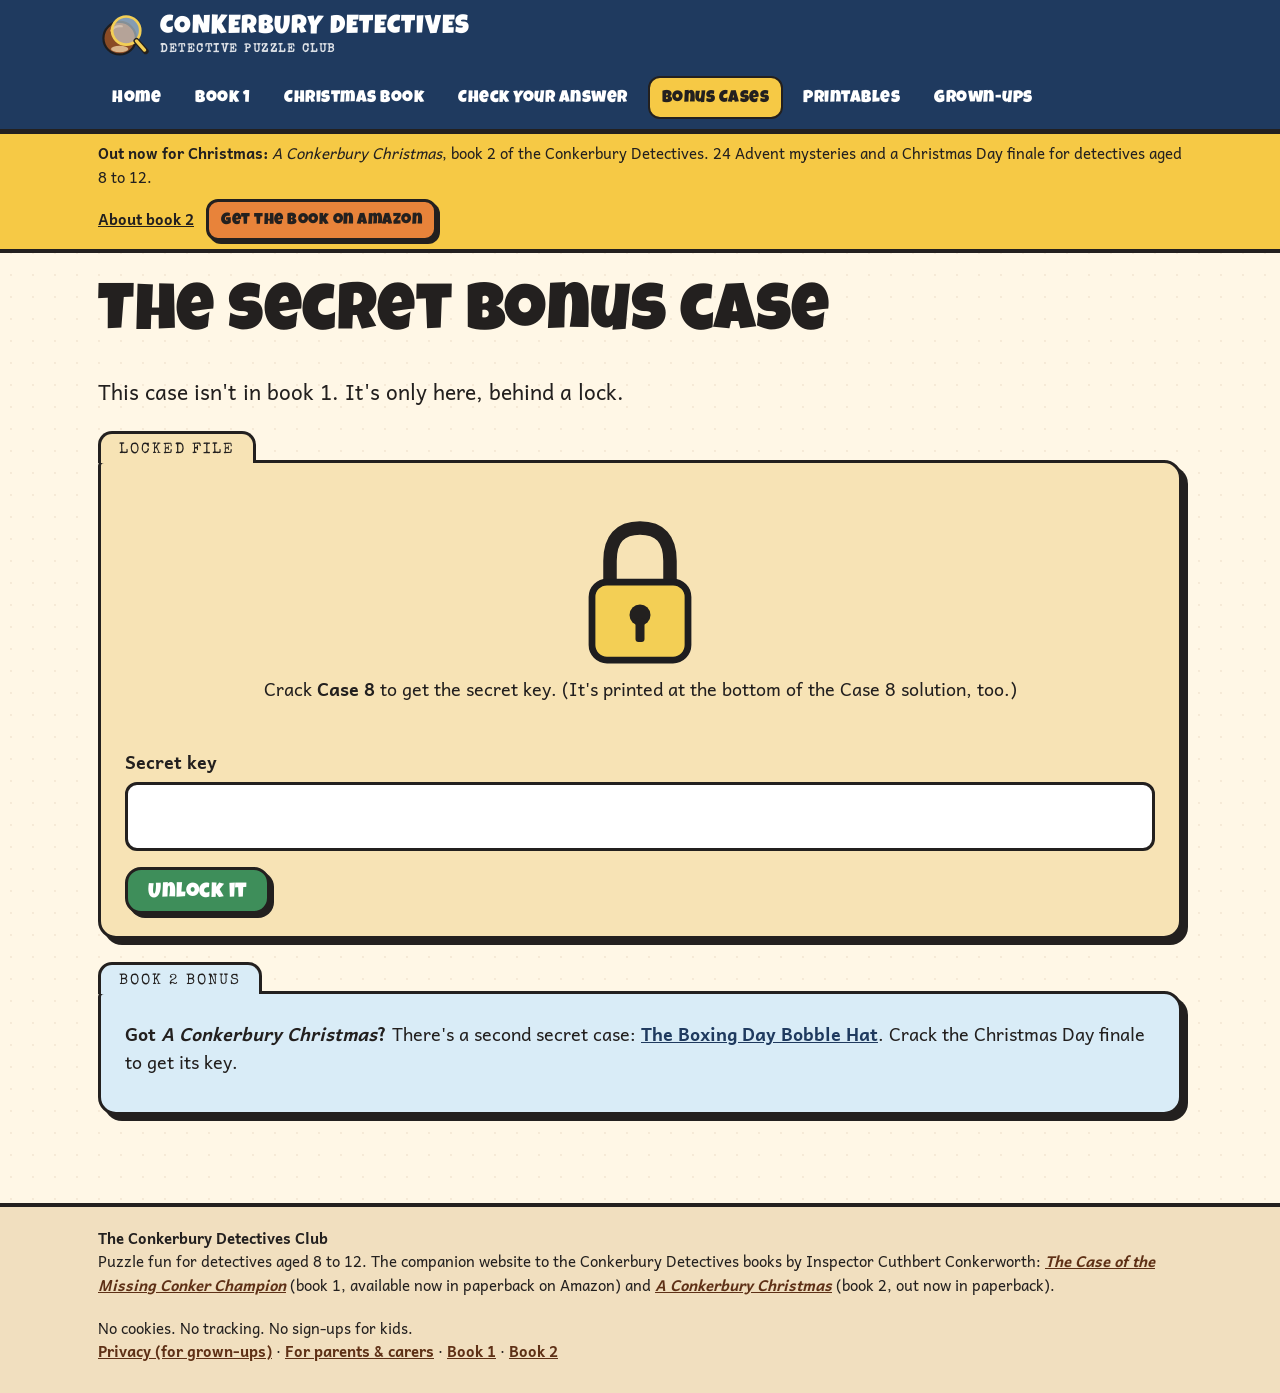
==== commit 303f8aba: "Say Book 2 is out now instead of coming soon A Conkerbury Christmas is on sale, so the banner, stamp" ====
--- a/bonus.html
+++ b/bonus.html
@@ -71,7 +71,7 @@
 <header class="site"><div class="wrap">
 <a class="brand" href="index.html"><svg xmlns="http://www.w3.org/2000/svg" viewBox="6 8 96 84"><circle cx="46.0" cy="54.0" r="30.0" fill="#8a4b25" stroke="#1d1d1f" stroke-width="4" /><path d="M30,40 Q38,30 50,32" fill="none" stroke="#c98a5a" stroke-width="4" stroke-linejoin="round" stroke-linecap="round" /><ellipse cx="46.0" cy="74.0" rx="16.0" ry="6.0" fill="#d9b48a" stroke="#1d1d1f" stroke-width="0" /><circle cx="58.0" cy="40.0" r="26.0" fill="rgba(217,236,247,.55)" stroke="#F3CF55" stroke-width="5" /><path d="M77,59 L94,78" fill="none" stroke="#23201f" stroke-width="11" stroke-linejoin="round" stroke-linecap="round" /><path d="M77,59 L92,76" fill="none" stroke="#F3CF55" stroke-width="6" stroke-linejoin="round" stroke-linecap="round" /></svg><span><b>CONKERBURY DETECTIVES</b><small>DETECTIVE PUZZLE CLUB</small></span></a>
 <nav class="main" aria-label="Main"><a href="index.html">Home</a><a href="book.html">Book 1</a><a href="christmas.html">Christmas Book</a><a href="check.html">Check Your Answer</a><a href="bonus.html" aria-current="page">Bonus Cases</a><a href="printables.html">Printables</a><a href="parents.html">Grown-ups</a></nav></div></header>
-<div class="bookbar"><div class="wrap"><span><b>Coming soon for Christmas:</b> <i>A Conkerbury Christmas</i>, book 2 of the Conkerbury Detectives. 24 Advent mysteries and a Christmas Day finale for detectives aged 8 to 12.</span>
+<div class="bookbar"><div class="wrap"><span><b>Out now for Christmas:</b> <i>A Conkerbury Christmas</i>, book 2 of the Conkerbury Detectives. 24 Advent mysteries and a Christmas Day finale for detectives aged 8 to 12.</span>
 <span class="bb-btns"><a href="christmas.html">About book 2</a> <a class="btn buy sm" data-book2-link href="https://www.amazon.co.uk/dp/B0HQWWLQHN" rel="noopener">Get the book on Amazon</a></span></div></div>
 <main id="main">
 
@@ -93,7 +93,7 @@
 
 </main>
 <footer class="site"><div class="wrap">
-<div><b>The Conkerbury Detectives Club</b><br>Puzzle fun for detectives aged 8 to 12. The companion website to the Conkerbury Detectives books by Inspector Cuthbert Conkerworth: <a href="book.html"><i>The Case of the Missing Conker Champion</i></a> (book 1, available now in paperback on Amazon) and <a href="christmas.html"><i>A Conkerbury Christmas</i></a> (book 2, coming soon in paperback for Christmas 2026).</div>
+<div><b>The Conkerbury Detectives Club</b><br>Puzzle fun for detectives aged 8 to 12. The companion website to the Conkerbury Detectives books by Inspector Cuthbert Conkerworth: <a href="book.html"><i>The Case of the Missing Conker Champion</i></a> (book 1, available now in paperback on Amazon) and <a href="christmas.html"><i>A Conkerbury Christmas</i></a> (book 2, out now in paperback).</div>
 <div>No cookies. No tracking. No sign-ups for kids.<br><a href="privacy.html">Privacy (for grown-ups)</a> &middot; <a href="parents.html">For parents &amp; carers</a> &middot; <a href="book.html">Book 1</a> &middot; <a href="christmas.html">Book 2</a></div>
 </div></footer>
 </body></html>
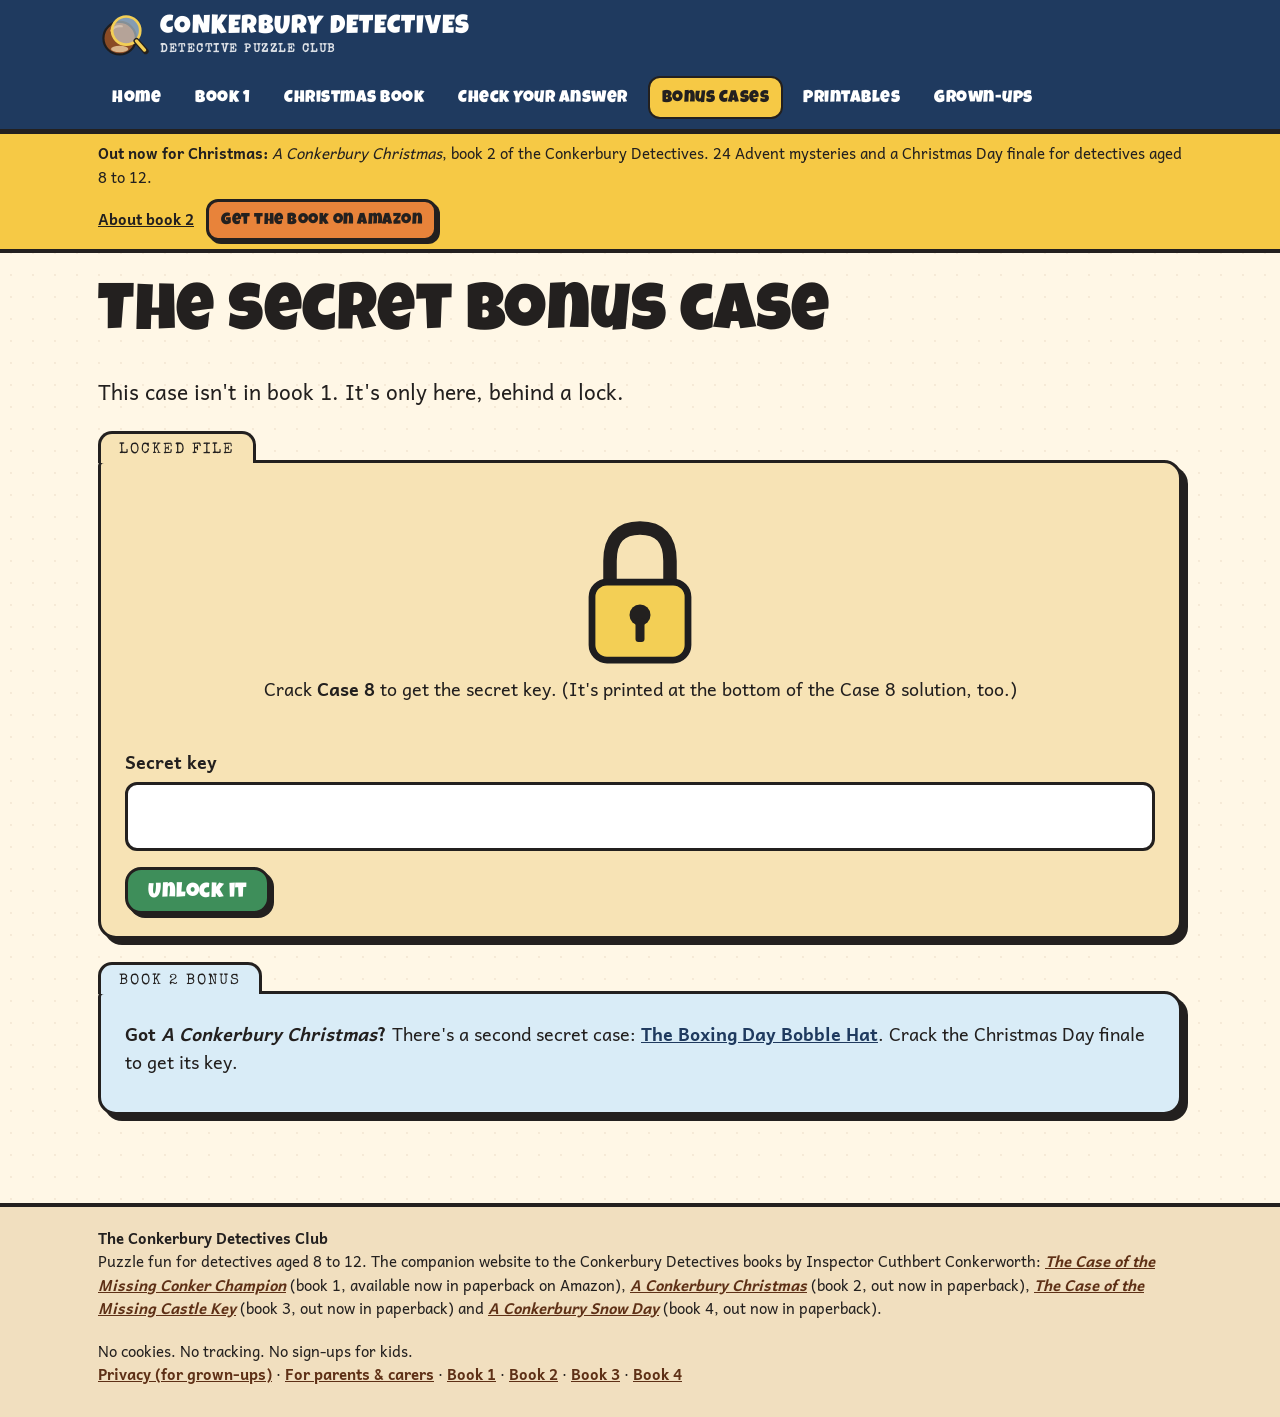
==== commit 6ee1e873: "Point Books 3 and 4 at their Amazon listings The Case of the Missing Castle Key and A Conkerbury Sno" ====
--- a/bonus.html
+++ b/bonus.html
@@ -93,7 +93,7 @@
 
 </main>
 <footer class="site"><div class="wrap">
-<div><b>The Conkerbury Detectives Club</b><br>Puzzle fun for detectives aged 8 to 12. The companion website to the Conkerbury Detectives books by Inspector Cuthbert Conkerworth: <a href="book.html"><i>The Case of the Missing Conker Champion</i></a> (book 1, available now in paperback on Amazon) and <a href="christmas.html"><i>A Conkerbury Christmas</i></a> (book 2, out now in paperback).</div>
-<div>No cookies. No tracking. No sign-ups for kids.<br><a href="privacy.html">Privacy (for grown-ups)</a> &middot; <a href="parents.html">For parents &amp; carers</a> &middot; <a href="book.html">Book 1</a> &middot; <a href="christmas.html">Book 2</a></div>
+<div><b>The Conkerbury Detectives Club</b><br>Puzzle fun for detectives aged 8 to 12. The companion website to the Conkerbury Detectives books by Inspector Cuthbert Conkerworth: <a href="book.html"><i>The Case of the Missing Conker Champion</i></a> (book 1, available now in paperback on Amazon), <a href="christmas.html"><i>A Conkerbury Christmas</i></a> (book 2, out now in paperback), <a href="https://www.amazon.co.uk/dp/B0HSLJS7NC" rel="noopener"><i>The Case of the Missing Castle Key</i></a> (book 3, out now in paperback) and <a href="https://www.amazon.co.uk/dp/B0HSLGW7PN" rel="noopener"><i>A Conkerbury Snow Day</i></a> (book 4, out now in paperback).</div>
+<div>No cookies. No tracking. No sign-ups for kids.<br><a href="privacy.html">Privacy (for grown-ups)</a> &middot; <a href="parents.html">For parents &amp; carers</a> &middot; <a href="book.html">Book 1</a> &middot; <a href="christmas.html">Book 2</a> &middot; <a href="https://www.amazon.co.uk/dp/B0HSLJS7NC" rel="noopener">Book 3</a> &middot; <a href="https://www.amazon.co.uk/dp/B0HSLGW7PN" rel="noopener">Book 4</a></div>
 </div></footer>
 </body></html>
--- a/style.css
+++ b/style.css
@@ -175,3 +175,10 @@
 .dl-meta { font-size: .85rem; color: #555; }
 .dl-adult { border-left: 5px solid var(--yellow); padding-left: 10px; }
 @media print { .downloads { display: none !important; } }
+
+/* ---- Books 3 and 4, out now */
+.soonbox .card.soon { display: grid; grid-template-columns: 150px 1fr; gap: 16px; align-items: start; }
+.soonbox .card.soon img { display: block; width: 100%; height: auto; border: 3px solid var(--ink); border-radius: 6px; box-shadow: 4px 4px 0 var(--ink); }
+.soonbox .card.soon h3 { margin-top: 10px; }
+@media (max-width: 860px) { .soonbox .grid.g2 { grid-template-columns: 1fr; } }
+@media (max-width: 420px) { .soonbox .card.soon { grid-template-columns: 1fr; } .soonbox .card.soon img { max-width: 200px; } }
